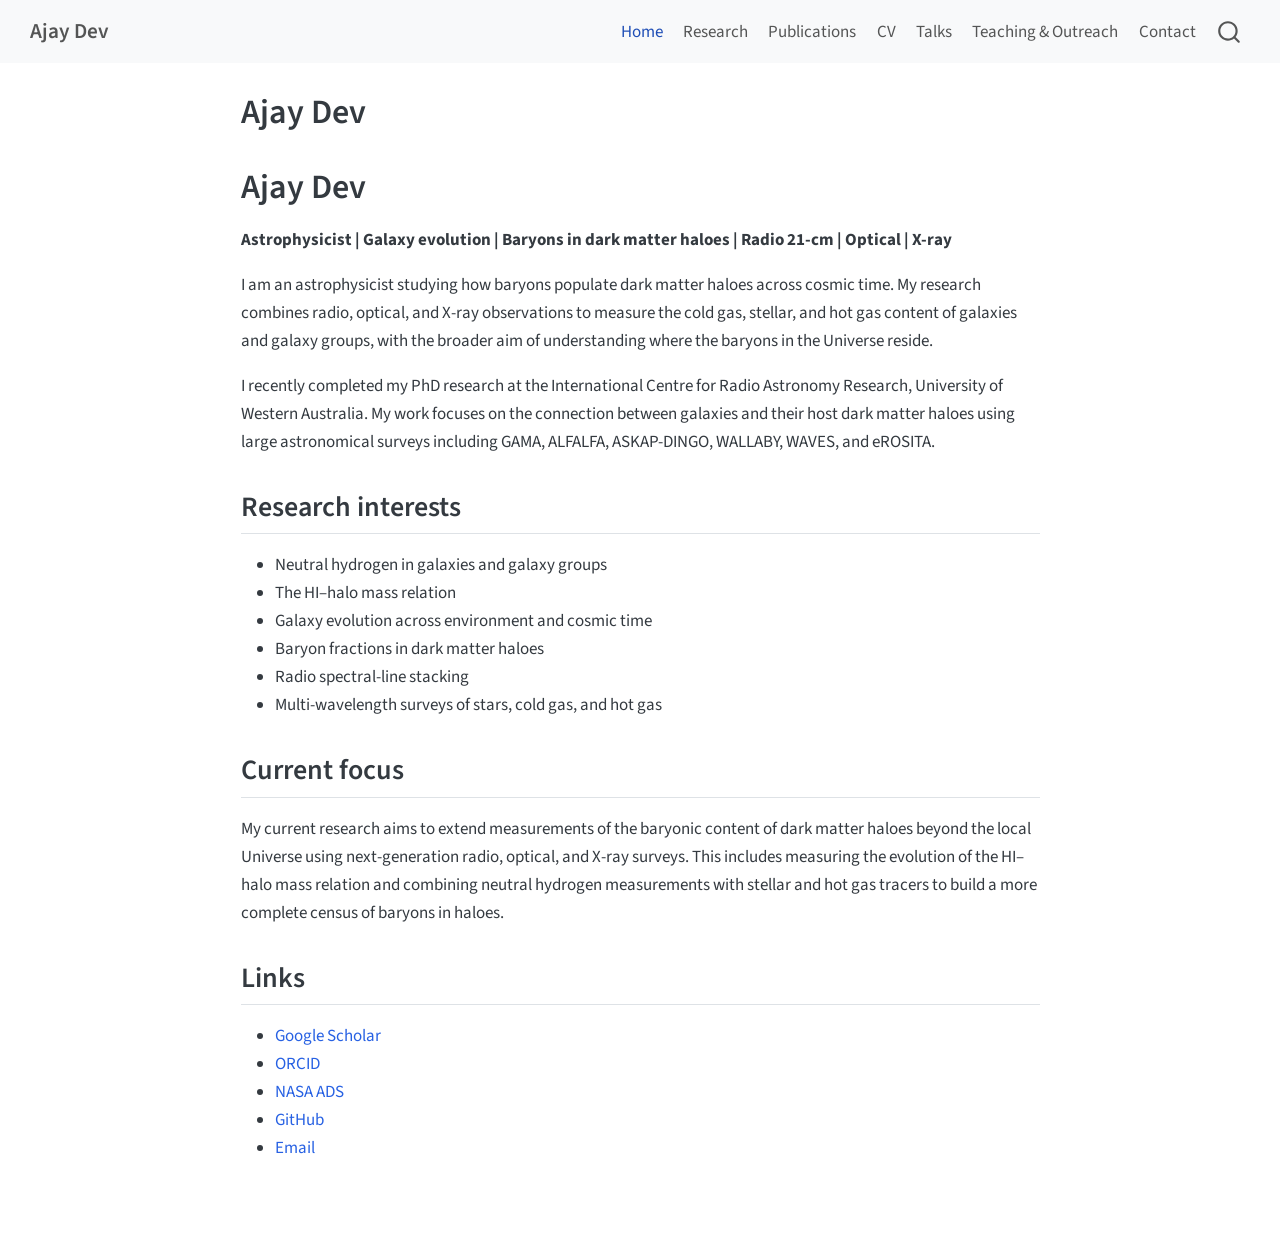
==== docs/index.html @ 4d651c92 "Initial academic website" ====
<!DOCTYPE html>
<html xmlns="http://www.w3.org/1999/xhtml" lang="en" xml:lang="en"><head>

<meta charset="utf-8">
<meta name="generator" content="quarto-1.9.38">

<meta name="viewport" content="width=device-width, initial-scale=1.0, user-scalable=yes">


<title>Ajay Dev</title>
<style>
/* Default styles provided by pandoc.
** See https://pandoc.org/MANUAL.html#variables-for-html for config info.
*/
code{white-space: pre-wrap;}
span.smallcaps{font-variant: small-caps;}
div.columns{display: flex; gap: min(4vw, 1.5em);}
div.column{flex: auto; overflow-x: auto;}
div.hanging-indent{margin-left: 1.5em; text-indent: -1.5em;}
ul.task-list{list-style: none;}
ul.task-list li input[type="checkbox"] {
  width: 0.8em;
  margin: 0 0.8em 0.2em -1em; /* quarto-specific, see https://github.com/quarto-dev/quarto-cli/issues/4556 */ 
  vertical-align: middle;
}
</style>


<script src="site_libs/quarto-nav/quarto-nav.js"></script>
<script src="site_libs/quarto-nav/headroom.min.js"></script>
<script src="site_libs/clipboard/clipboard.min.js"></script>
<script src="site_libs/quarto-search/autocomplete.umd.js"></script>
<script src="site_libs/quarto-search/fuse.min.js"></script>
<script src="site_libs/quarto-search/quarto-search.js"></script>
<meta name="quarto:offset" content="./">
<script src="site_libs/quarto-html/quarto.js" type="module"></script>
<script src="site_libs/quarto-html/tabsets/tabsets.js" type="module"></script>
<script src="site_libs/quarto-html/popper.min.js"></script>
<script src="site_libs/quarto-html/tippy.umd.min.js"></script>
<script src="site_libs/quarto-html/anchor.min.js"></script>
<link href="site_libs/quarto-html/tippy.css" rel="stylesheet">
<link href="site_libs/quarto-html/quarto-syntax-highlighting-15634bcf2e68342d4ad2dfa704d543f6.css" rel="stylesheet" id="quarto-text-highlighting-styles">
<script src="site_libs/bootstrap/bootstrap.min.js"></script>
<link href="site_libs/bootstrap/bootstrap-icons.css" rel="stylesheet">
<link href="site_libs/bootstrap/bootstrap-158031087360bce0ff56dc785ce39e06.min.css" rel="stylesheet" append-hash="true" id="quarto-bootstrap" data-mode="light">
<script id="quarto-search-options" type="application/json">{
  "location": "navbar",
  "copy-button": false,
  "collapse-after": 3,
  "panel-placement": "end",
  "type": "overlay",
  "limit": 50,
  "keyboard-shortcut": [
    "f",
    "/",
    "s"
  ],
  "show-item-context": false,
  "language": {
    "search-no-results-text": "No results",
    "search-matching-documents-text": "matching documents",
    "search-copy-link-title": "Copy link to search",
    "search-hide-matches-text": "Hide additional matches",
    "search-more-match-text": "more match in this document",
    "search-more-matches-text": "more matches in this document",
    "search-clear-button-title": "Clear",
    "search-text-placeholder": "",
    "search-detached-cancel-button-title": "Cancel",
    "search-submit-button-title": "Submit",
    "search-label": "Search"
  }
}</script>


<link rel="stylesheet" href="styles.css">
</head>

<body class="nav-fixed fullcontent quarto-light">

<div id="quarto-search-results"></div>
  <header id="quarto-header" class="headroom fixed-top">
    <nav class="navbar navbar-expand-lg " data-bs-theme="dark">
      <div class="navbar-container container-fluid">
      <div class="navbar-brand-container mx-auto">
    <a class="navbar-brand" href="./index.html">
    <span class="navbar-title">Ajay Dev</span>
    </a>
  </div>
            <div id="quarto-search" class="" title="Search"></div>
          <button class="navbar-toggler" type="button" data-bs-toggle="collapse" data-bs-target="#navbarCollapse" aria-controls="navbarCollapse" role="menu" aria-expanded="false" aria-label="Toggle navigation" onclick="if (window.quartoToggleHeadroom) { window.quartoToggleHeadroom(); }">
  <span class="navbar-toggler-icon"></span>
</button>
          <div class="collapse navbar-collapse" id="navbarCollapse">
            <ul class="navbar-nav navbar-nav-scroll ms-auto">
  <li class="nav-item">
    <a class="nav-link active" href="./index.html" aria-current="page"> 
<span class="menu-text">Home</span></a>
  </li>  
  <li class="nav-item">
    <a class="nav-link" href="./research.html"> 
<span class="menu-text">Research</span></a>
  </li>  
  <li class="nav-item">
    <a class="nav-link" href="./publications.html"> 
<span class="menu-text">Publications</span></a>
  </li>  
  <li class="nav-item">
    <a class="nav-link" href="./cv.html"> 
<span class="menu-text">CV</span></a>
  </li>  
  <li class="nav-item">
    <a class="nav-link" href="./talks.html"> 
<span class="menu-text">Talks</span></a>
  </li>  
  <li class="nav-item">
    <a class="nav-link" href="./teaching.html"> 
<span class="menu-text">Teaching &amp; Outreach</span></a>
  </li>  
  <li class="nav-item">
    <a class="nav-link" href="./contact.html"> 
<span class="menu-text">Contact</span></a>
  </li>  
</ul>
          </div> <!-- /navcollapse -->
            <div class="quarto-navbar-tools">
</div>
      </div> <!-- /container-fluid -->
    </nav>
</header>
<!-- content -->
<div id="quarto-content" class="quarto-container page-columns page-rows-contents page-layout-article page-navbar">
<!-- sidebar -->
<!-- margin-sidebar -->
    
<!-- main -->
<main class="content" id="quarto-document-content">

<header id="title-block-header" class="quarto-title-block default">
<div class="quarto-title">
<h1 class="title">Ajay Dev</h1>
</div>



<div class="quarto-title-meta">

    
  
    
  </div>
  


</header>


<section id="ajay-dev" class="level1">
<h1>Ajay Dev</h1>
<p><strong>Astrophysicist | Galaxy evolution | Baryons in dark matter haloes | Radio 21-cm | Optical | X-ray </strong></p>
<p>I am an astrophysicist studying how baryons populate dark matter haloes across cosmic time. My research combines radio, optical, and X-ray observations to measure the cold gas, stellar, and hot gas content of galaxies and galaxy groups, with the broader aim of understanding where the baryons in the Universe reside.</p>
<p>I recently completed my PhD research at the International Centre for Radio Astronomy Research, University of Western Australia. My work focuses on the connection between galaxies and their host dark matter haloes using large astronomical surveys including GAMA, ALFALFA, ASKAP-DINGO, WALLABY, WAVES, and eROSITA.</p>
<section id="research-interests" class="level2">
<h2 class="anchored" data-anchor-id="research-interests">Research interests</h2>
<ul>
<li>Neutral hydrogen in galaxies and galaxy groups</li>
<li>The HI–halo mass relation</li>
<li>Galaxy evolution across environment and cosmic time</li>
<li>Baryon fractions in dark matter haloes</li>
<li>Radio spectral-line stacking</li>
<li>Multi-wavelength surveys of stars, cold gas, and hot gas</li>
</ul>
</section>
<section id="current-focus" class="level2">
<h2 class="anchored" data-anchor-id="current-focus">Current focus</h2>
<p>My current research aims to extend measurements of the baryonic content of dark matter haloes beyond the local Universe using next-generation radio, optical, and X-ray surveys. This includes measuring the evolution of the HI–halo mass relation and combining neutral hydrogen measurements with stellar and hot gas tracers to build a more complete census of baryons in haloes.</p>
</section>
<section id="links" class="level2">
<h2 class="anchored" data-anchor-id="links">Links</h2>
<ul>
<li><a href="https://scholar.google.com/">Google Scholar</a></li>
<li><a href="https://orcid.org/">ORCID</a></li>
<li><a href="https://ui.adsabs.harvard.edu/">NASA ADS</a></li>
<li><a href="https://github.com/">GitHub</a></li>
<li><a href="mailto:ajay.dev@research.uwa.edu.au">Email</a></li>
</ul>


</section>
</section>

</main> <!-- /main -->
<script id="quarto-html-after-body" type="application/javascript">
  window.document.addEventListener("DOMContentLoaded", function (event) {
    const icon = "";
    const anchorJS = new window.AnchorJS();
    anchorJS.options = {
      placement: 'right',
      icon: icon
    };
    anchorJS.add('.anchored');
    const isCodeAnnotation = (el) => {
      for (const clz of el.classList) {
        if (clz.startsWith('code-annotation-')) {                     
          return true;
        }
      }
      return false;
    }
    const onCopySuccess = function(e) {
      // button target
      const button = e.trigger;
      // don't keep focus
      button.blur();
      // flash "checked"
      button.classList.add('code-copy-button-checked');
      var currentTitle = button.getAttribute("title");
      button.setAttribute("title", "Copied!");
      let tooltip;
      if (window.bootstrap) {
        button.setAttribute("data-bs-toggle", "tooltip");
        button.setAttribute("data-bs-placement", "left");
        button.setAttribute("data-bs-title", "Copied!");
        tooltip = new bootstrap.Tooltip(button, 
          { trigger: "manual", 
            customClass: "code-copy-button-tooltip",
            offset: [0, -8]});
        tooltip.show();    
      }
      setTimeout(function() {
        if (tooltip) {
          tooltip.hide();
          button.removeAttribute("data-bs-title");
          button.removeAttribute("data-bs-toggle");
          button.removeAttribute("data-bs-placement");
        }
        button.setAttribute("title", currentTitle);
        button.classList.remove('code-copy-button-checked');
      }, 1000);
      // clear code selection
      e.clearSelection();
    }
    const getTextToCopy = function(trigger) {
      const outerScaffold = trigger.parentElement.cloneNode(true);
      const codeEl = outerScaffold.querySelector('code');
      for (const childEl of codeEl.children) {
        if (isCodeAnnotation(childEl)) {
          childEl.remove();
        }
      }
      return codeEl.innerText;
    }
    const clipboard = new window.ClipboardJS('.code-copy-button:not([data-in-quarto-modal])', {
      text: getTextToCopy
    });
    clipboard.on('success', onCopySuccess);
    if (window.document.getElementById('quarto-embedded-source-code-modal')) {
      const clipboardModal = new window.ClipboardJS('.code-copy-button[data-in-quarto-modal]', {
        text: getTextToCopy,
        container: window.document.getElementById('quarto-embedded-source-code-modal')
      });
      clipboardModal.on('success', onCopySuccess);
    }
      var localhostRegex = new RegExp(/^(?:http|https):\/\/localhost\:?[0-9]*\//);
      var mailtoRegex = new RegExp(/^mailto:/);
        var filterRegex = new RegExp('/' + window.location.host + '/');
      var isInternal = (href) => {
          return filterRegex.test(href) || localhostRegex.test(href) || mailtoRegex.test(href);
      }
      // Inspect non-navigation links and adorn them if external
     var links = window.document.querySelectorAll('a[href]:not(.nav-link):not(.navbar-brand):not(.toc-action):not(.sidebar-link):not(.sidebar-item-toggle):not(.pagination-link):not(.no-external):not([aria-hidden]):not(.dropdown-item):not(.quarto-navigation-tool):not(.about-link)');
      for (var i=0; i<links.length; i++) {
        const link = links[i];
        if (!isInternal(link.href)) {
          // undo the damage that might have been done by quarto-nav.js in the case of
          // links that we want to consider external
          if (link.dataset.originalHref !== undefined) {
            link.href = link.dataset.originalHref;
          }
        }
      }
    function tippyHover(el, contentFn, onTriggerFn, onUntriggerFn) {
      const config = {
        allowHTML: true,
        maxWidth: 500,
        delay: 100,
        arrow: false,
        appendTo: function(el) {
            return el.parentElement;
        },
        interactive: true,
        interactiveBorder: 10,
        theme: 'quarto',
        placement: 'bottom-start',
      };
      if (contentFn) {
        config.content = contentFn;
      }
      if (onTriggerFn) {
        config.onTrigger = onTriggerFn;
      }
      if (onUntriggerFn) {
        config.onUntrigger = onUntriggerFn;
      }
      window.tippy(el, config); 
    }
    const noterefs = window.document.querySelectorAll('a[role="doc-noteref"]');
    for (var i=0; i<noterefs.length; i++) {
      const ref = noterefs[i];
      tippyHover(ref, function() {
        // use id or data attribute instead here
        let href = ref.getAttribute('data-footnote-href') || ref.getAttribute('href');
        try { href = new URL(href).hash; } catch {}
        const id = href.replace(/^#\/?/, "");
        const note = window.document.getElementById(id);
        if (note) {
          return note.innerHTML;
        } else {
          return "";
        }
      });
    }
    const xrefs = window.document.querySelectorAll('a.quarto-xref');
    const processXRef = (id, note) => {
      // Strip column container classes
      const stripColumnClz = (el) => {
        el.classList.remove("page-full", "page-columns");
        if (el.children) {
          for (const child of el.children) {
            stripColumnClz(child);
          }
        }
      }
      stripColumnClz(note)
      if (id === null || id.startsWith('sec-')) {
        // Special case sections, only their first couple elements
        const container = document.createElement("div");
        if (note.children && note.children.length > 2) {
          container.appendChild(note.children[0].cloneNode(true));
          for (let i = 1; i < note.children.length; i++) {
            const child = note.children[i];
            if (child.tagName === "P" && child.innerText === "") {
              continue;
            } else {
              container.appendChild(child.cloneNode(true));
              break;
            }
          }
          if (window.Quarto?.typesetMath) {
            window.Quarto.typesetMath(container);
          }
          return container.innerHTML
        } else {
          if (window.Quarto?.typesetMath) {
            window.Quarto.typesetMath(note);
          }
          return note.innerHTML;
        }
      } else {
        // Remove any anchor links if they are present
        const anchorLink = note.querySelector('a.anchorjs-link');
        if (anchorLink) {
          anchorLink.remove();
        }
        if (window.Quarto?.typesetMath) {
          window.Quarto.typesetMath(note);
        }
        if (note.classList.contains("callout")) {
          return note.outerHTML;
        } else {
          return note.innerHTML;
        }
      }
    }
    for (var i=0; i<xrefs.length; i++) {
      const xref = xrefs[i];
      tippyHover(xref, undefined, function(instance) {
        instance.disable();
        let url = xref.getAttribute('href');
        let hash = undefined; 
        if (url.startsWith('#')) {
          hash = url;
        } else {
          try { hash = new URL(url).hash; } catch {}
        }
        if (hash) {
          const id = hash.replace(/^#\/?/, "");
          const note = window.document.getElementById(id);
          if (note !== null) {
            try {
              const html = processXRef(id, note.cloneNode(true));
              instance.setContent(html);
            } finally {
              instance.enable();
              instance.show();
            }
          } else {
            // See if we can fetch this
            fetch(url.split('#')[0])
            .then(res => res.text())
            .then(html => {
              const parser = new DOMParser();
              const htmlDoc = parser.parseFromString(html, "text/html");
              const note = htmlDoc.getElementById(id);
              if (note !== null) {
                const html = processXRef(id, note);
                instance.setContent(html);
              } 
            }).finally(() => {
              instance.enable();
              instance.show();
            });
          }
        } else {
          // See if we can fetch a full url (with no hash to target)
          // This is a special case and we should probably do some content thinning / targeting
          fetch(url)
          .then(res => res.text())
          .then(html => {
            const parser = new DOMParser();
            const htmlDoc = parser.parseFromString(html, "text/html");
            const note = htmlDoc.querySelector('main.content');
            if (note !== null) {
              // This should only happen for chapter cross references
              // (since there is no id in the URL)
              // remove the first header
              if (note.children.length > 0 && note.children[0].tagName === "HEADER") {
                note.children[0].remove();
              }
              const html = processXRef(null, note);
              instance.setContent(html);
            } 
          }).finally(() => {
            instance.enable();
            instance.show();
          });
        }
      }, function(instance) {
      });
    }
        let selectedAnnoteEl;
        const selectorForAnnotation = ( cell, annotation) => {
          let cellAttr = 'data-code-cell="' + cell + '"';
          let lineAttr = 'data-code-annotation="' +  annotation + '"';
          const selector = 'span[' + cellAttr + '][' + lineAttr + ']';
          return selector;
        }
        const selectCodeLines = (annoteEl) => {
          const doc = window.document;
          const targetCell = annoteEl.getAttribute("data-target-cell");
          const targetAnnotation = annoteEl.getAttribute("data-target-annotation");
          const annoteSpan = window.document.querySelector(selectorForAnnotation(targetCell, targetAnnotation));
          const lines = annoteSpan.getAttribute("data-code-lines").split(",");
          const lineIds = lines.map((line) => {
            return targetCell + "-" + line;
          })
          let top = null;
          let height = null;
          let parent = null;
          if (lineIds.length > 0) {
              //compute the position of the single el (top and bottom and make a div)
              const el = window.document.getElementById(lineIds[0]);
              top = el.offsetTop;
              height = el.offsetHeight;
              parent = el.parentElement.parentElement;
            if (lineIds.length > 1) {
              const lastEl = window.document.getElementById(lineIds[lineIds.length - 1]);
              const bottom = lastEl.offsetTop + lastEl.offsetHeight;
              height = bottom - top;
            }
            if (top !== null && height !== null && parent !== null) {
              // cook up a div (if necessary) and position it 
              let div = window.document.getElementById("code-annotation-line-highlight");
              if (div === null) {
                div = window.document.createElement("div");
                div.setAttribute("id", "code-annotation-line-highlight");
                div.style.position = 'absolute';
                parent.appendChild(div);
              }
              div.style.top = top - 2 + "px";
              div.style.height = height + 4 + "px";
              div.style.left = 0;
              let gutterDiv = window.document.getElementById("code-annotation-line-highlight-gutter");
              if (gutterDiv === null) {
                gutterDiv = window.document.createElement("div");
                gutterDiv.setAttribute("id", "code-annotation-line-highlight-gutter");
                gutterDiv.style.position = 'absolute';
                const codeCell = window.document.getElementById(targetCell);
                const gutter = codeCell.querySelector('.code-annotation-gutter');
                gutter.appendChild(gutterDiv);
              }
              gutterDiv.style.top = top - 2 + "px";
              gutterDiv.style.height = height + 4 + "px";
            }
            selectedAnnoteEl = annoteEl;
          }
        };
        const unselectCodeLines = () => {
          const elementsIds = ["code-annotation-line-highlight", "code-annotation-line-highlight-gutter"];
          elementsIds.forEach((elId) => {
            const div = window.document.getElementById(elId);
            if (div) {
              div.remove();
            }
          });
          selectedAnnoteEl = undefined;
        };
          // Handle positioning of the toggle
      window.addEventListener(
        "resize",
        throttle(() => {
          elRect = undefined;
          if (selectedAnnoteEl) {
            selectCodeLines(selectedAnnoteEl);
          }
        }, 10)
      );
      function throttle(fn, ms) {
      let throttle = false;
      let timer;
        return (...args) => {
          if(!throttle) { // first call gets through
              fn.apply(this, args);
              throttle = true;
          } else { // all the others get throttled
              if(timer) clearTimeout(timer); // cancel #2
              timer = setTimeout(() => {
                fn.apply(this, args);
                timer = throttle = false;
              }, ms);
          }
        };
      }
        // Attach click handler to the DT
        const annoteDls = window.document.querySelectorAll('dt[data-target-cell]');
        for (const annoteDlNode of annoteDls) {
          annoteDlNode.addEventListener('click', (event) => {
            const clickedEl = event.target;
            if (clickedEl !== selectedAnnoteEl) {
              unselectCodeLines();
              const activeEl = window.document.querySelector('dt[data-target-cell].code-annotation-active');
              if (activeEl) {
                activeEl.classList.remove('code-annotation-active');
              }
              selectCodeLines(clickedEl);
              clickedEl.classList.add('code-annotation-active');
            } else {
              // Unselect the line
              unselectCodeLines();
              clickedEl.classList.remove('code-annotation-active');
            }
          });
        }
    const findCites = (el) => {
      const parentEl = el.parentElement;
      if (parentEl) {
        const cites = parentEl.dataset.cites;
        if (cites) {
          return {
            el,
            cites: cites.split(' ')
          };
        } else {
          return findCites(el.parentElement)
        }
      } else {
        return undefined;
      }
    };
    var bibliorefs = window.document.querySelectorAll('a[role="doc-biblioref"]');
    for (var i=0; i<bibliorefs.length; i++) {
      const ref = bibliorefs[i];
      const citeInfo = findCites(ref);
      if (citeInfo) {
        tippyHover(citeInfo.el, function() {
          var popup = window.document.createElement('div');
          citeInfo.cites.forEach(function(cite) {
            var citeDiv = window.document.createElement('div');
            citeDiv.classList.add('hanging-indent');
            citeDiv.classList.add('csl-entry');
            var biblioDiv = window.document.getElementById('ref-' + cite);
            if (biblioDiv) {
              citeDiv.innerHTML = biblioDiv.innerHTML;
            }
            popup.appendChild(citeDiv);
          });
          return popup.innerHTML;
        });
      }
    }
  });
  </script>
</div> <!-- /content -->




</body></html>
---- docs/site_libs/quarto-html/tippy.css ----
.tippy-box[data-animation=fade][data-state=hidden]{opacity:0}[data-tippy-root]{max-width:calc(100vw - 10px)}.tippy-box{position:relative;background-color:#333;color:#fff;border-radius:4px;font-size:14px;line-height:1.4;white-space:normal;outline:0;transition-property:transform,visibility,opacity}.tippy-box[data-placement^=top]>.tippy-arrow{bottom:0}.tippy-box[data-placement^=top]>.tippy-arrow:before{bottom:-7px;left:0;border-width:8px 8px 0;border-top-color:initial;transform-origin:center top}.tippy-box[data-placement^=bottom]>.tippy-arrow{top:0}.tippy-box[data-placement^=bottom]>.tippy-arrow:before{top:-7px;left:0;border-width:0 8px 8px;border-bottom-color:initial;transform-origin:center bottom}.tippy-box[data-placement^=left]>.tippy-arrow{right:0}.tippy-box[data-placement^=left]>.tippy-arrow:before{border-width:8px 0 8px 8px;border-left-color:initial;right:-7px;transform-origin:center left}.tippy-box[data-placement^=right]>.tippy-arrow{left:0}.tippy-box[data-placement^=right]>.tippy-arrow:before{left:-7px;border-width:8px 8px 8px 0;border-right-color:initial;transform-origin:center right}.tippy-box[data-inertia][data-state=visible]{transition-timing-function:cubic-bezier(.54,1.5,.38,1.11)}.tippy-arrow{width:16px;height:16px;color:#333}.tippy-arrow:before{content:"";position:absolute;border-color:transparent;border-style:solid}.tippy-content{position:relative;padding:5px 9px;z-index:1}
---- docs/site_libs/quarto-html/quarto-syntax-highlighting-15634bcf2e68342d4ad2dfa704d543f6.css ----
/* quarto syntax highlight colors */
:root {
  --quarto-hl-ot-color: #003B4F;
  --quarto-hl-at-color: #657422;
  --quarto-hl-ss-color: #20794D;
  --quarto-hl-an-color: #5E5E5E;
  --quarto-hl-fu-color: #4758AB;
  --quarto-hl-st-color: #20794D;
  --quarto-hl-cf-color: #003B4F;
  --quarto-hl-op-color: #5E5E5E;
  --quarto-hl-er-color: #AD0000;
  --quarto-hl-bn-color: #AD0000;
  --quarto-hl-al-color: #AD0000;
  --quarto-hl-va-color: #111111;
  --quarto-hl-bu-color: inherit;
  --quarto-hl-ex-color: inherit;
  --quarto-hl-pp-color: #AD0000;
  --quarto-hl-in-color: #5E5E5E;
  --quarto-hl-vs-color: #20794D;
  --quarto-hl-wa-color: #5E5E5E;
  --quarto-hl-do-color: #5E5E5E;
  --quarto-hl-im-color: #00769E;
  --quarto-hl-ch-color: #20794D;
  --quarto-hl-dt-color: #AD0000;
  --quarto-hl-fl-color: #AD0000;
  --quarto-hl-co-color: #5E5E5E;
  --quarto-hl-cv-color: #5E5E5E;
  --quarto-hl-cn-color: #8f5902;
  --quarto-hl-sc-color: #5E5E5E;
  --quarto-hl-dv-color: #AD0000;
  --quarto-hl-kw-color: #003B4F;
}

/* other quarto variables */
:root {
  --quarto-font-monospace: SFMono-Regular, Menlo, Monaco, Consolas, "Liberation Mono", "Courier New", monospace;
}

/* syntax highlight based on Pandoc's rules */
pre > code.sourceCode > span {
  color: #003B4F;
}

code.sourceCode > span {
  color: #003B4F;
}

div.sourceCode,
div.sourceCode pre.sourceCode {
  color: #003B4F;
}

/* Normal */
code span {
  color: #003B4F;
}

/* Alert */
code span.al {
  color: #AD0000;
  font-style: inherit;
}

/* Annotation */
code span.an {
  color: #5E5E5E;
  font-style: inherit;
}

/* Attribute */
code span.at {
  color: #657422;
  font-style: inherit;
}

/* BaseN */
code span.bn {
  color: #AD0000;
  font-style: inherit;
}

/* BuiltIn */
code span.bu {
  font-style: inherit;
}

/* ControlFlow */
code span.cf {
  color: #003B4F;
  font-weight: bold;
  font-style: inherit;
}

/* Char */
code span.ch {
  color: #20794D;
  font-style: inherit;
}

/* Constant */
code span.cn {
  color: #8f5902;
  font-style: inherit;
}

/* Comment */
code span.co {
  color: #5E5E5E;
  font-style: inherit;
}

/* CommentVar */
code span.cv {
  color: #5E5E5E;
  font-style: italic;
}

/* Documentation */
code span.do {
  color: #5E5E5E;
  font-style: italic;
}

/* DataType */
code span.dt {
  color: #AD0000;
  font-style: inherit;
}

/* DecVal */
code span.dv {
  color: #AD0000;
  font-style: inherit;
}

/* Error */
code span.er {
  color: #AD0000;
  font-style: inherit;
}

/* Extension */
code span.ex {
  font-style: inherit;
}

/* Float */
code span.fl {
  color: #AD0000;
  font-style: inherit;
}

/* Function */
code span.fu {
  color: #4758AB;
  font-style: inherit;
}

/* Import */
code span.im {
  color: #00769E;
  font-style: inherit;
}

/* Information */
code span.in {
  color: #5E5E5E;
  font-style: inherit;
}

/* Keyword */
code span.kw {
  color: #003B4F;
  font-weight: bold;
  font-style: inherit;
}

/* Operator */
code span.op {
  color: #5E5E5E;
  font-style: inherit;
}

/* Other */
code span.ot {
  color: #003B4F;
  font-style: inherit;
}

/* Preprocessor */
code span.pp {
  color: #AD0000;
  font-style: inherit;
}

/* SpecialChar */
code span.sc {
  color: #5E5E5E;
  font-style: inherit;
}

/* SpecialString */
code span.ss {
  color: #20794D;
  font-style: inherit;
}

/* String */
code span.st {
  color: #20794D;
  font-style: inherit;
}

/* Variable */
code span.va {
  color: #111111;
  font-style: inherit;
}

/* VerbatimString */
code span.vs {
  color: #20794D;
  font-style: inherit;
}

/* Warning */
code span.wa {
  color: #5E5E5E;
  font-style: italic;
}

.prevent-inlining {
  content: "</";
}

/*# sourceMappingURL=f23921c56f73e400b49028c9186a1aa0.css.map */
---- docs/styles.css ----
body {
  font-size: 17px;
  line-height: 1.65;
}

h1, h2, h3 {
  font-weight: 600;
}

.navbar-title {
  font-weight: 600;
}

a {
  text-decoration: none;
}

.research-card {
  border-left: 4px solid #1f4e79;
  padding-left: 1rem;
  margin-bottom: 1.5rem;
}

.small-note {
  color: #555;
  font-size: 0.95rem;
}
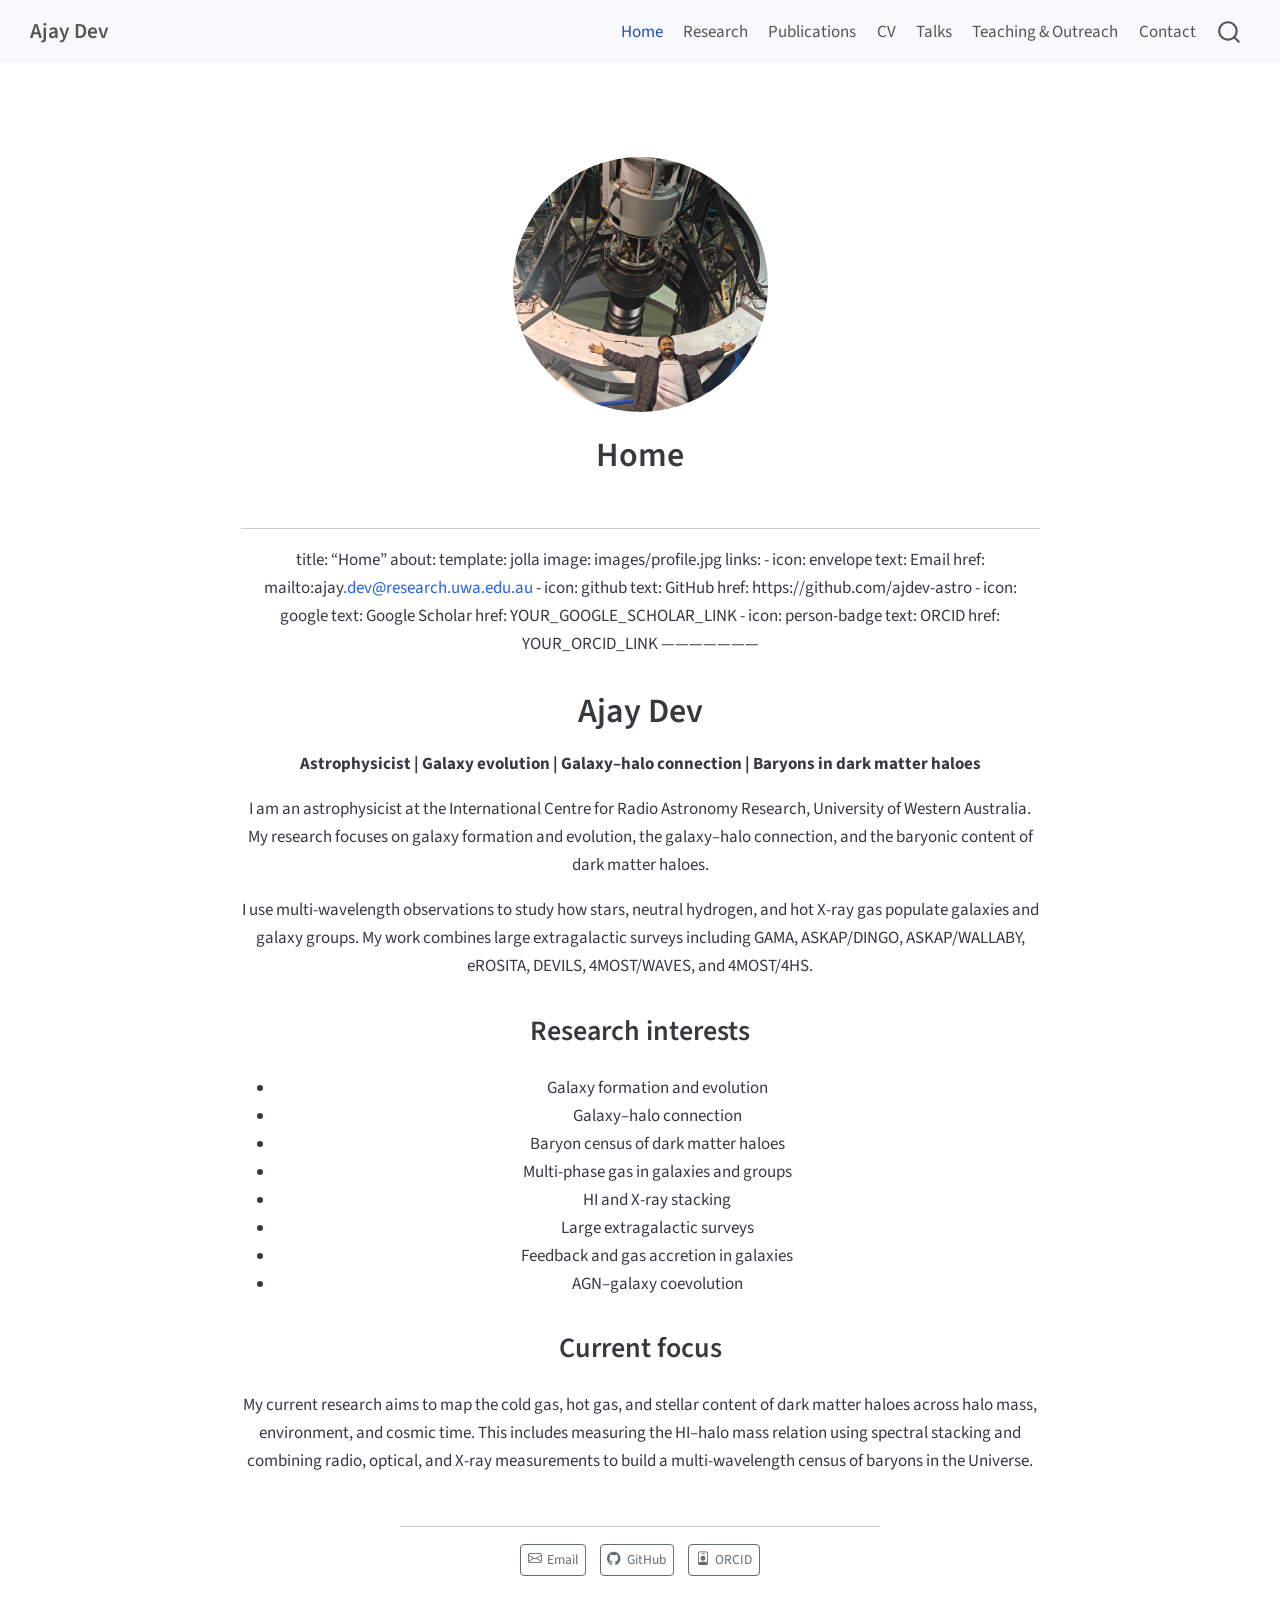
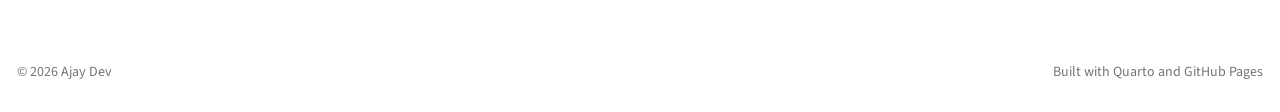
==== commit 6cce0593: "Update website" ====
--- a/docs/index.html
+++ b/docs/index.html
@@ -7,7 +7,7 @@
 <meta name="viewport" content="width=device-width, initial-scale=1.0, user-scalable=yes">
 
 
-<title>Ajay Dev</title>
+<title>Home – Ajay Dev</title>
 <style>
 /* Default styles provided by pandoc.
 ** See https://pandoc.org/MANUAL.html#variables-for-html for config info.
@@ -37,7 +37,6 @@
 <script src="site_libs/quarto-html/tabsets/tabsets.js" type="module"></script>
 <script src="site_libs/quarto-html/popper.min.js"></script>
 <script src="site_libs/quarto-html/tippy.umd.min.js"></script>
-<script src="site_libs/quarto-html/anchor.min.js"></script>
 <link href="site_libs/quarto-html/tippy.css" rel="stylesheet">
 <link href="site_libs/quarto-html/quarto-syntax-highlighting-15634bcf2e68342d4ad2dfa704d543f6.css" rel="stylesheet" id="quarto-text-highlighting-styles">
 <script src="site_libs/bootstrap/bootstrap.min.js"></script>
@@ -133,71 +132,63 @@
 <!-- margin-sidebar -->
     
 <!-- main -->
-<main class="content" id="quarto-document-content">
-
-<header id="title-block-header" class="quarto-title-block default">
+<div class="quarto-about-jolla">
+  <img src="images/ajay_4most.jpg" class="about-image
+  round " style="height: 15em; width: 15em;">
+ <header id="title-block-header" class="quarto-title-block default">
 <div class="quarto-title">
-<h1 class="title">Ajay Dev</h1>
+<h1 class="title">Home</h1>
 </div>
-
-
-
 <div class="quarto-title-meta">
-
-    
-  
-    
   </div>
-  
-
-
-</header>
-
-
+</header><main class="content" id="quarto-document-content">
+<hr>
+<p>title: “Home” about: template: jolla image: images/profile.jpg links: - icon: envelope text: Email href: mailto:ajay<a href="mailto:.dev@research.uwa.edu.au">.dev@research.uwa.edu.au</a> - icon: github text: GitHub href: https://github.com/ajdev-astro - icon: google text: Google Scholar href: YOUR_GOOGLE_SCHOLAR_LINK - icon: person-badge text: ORCID href: YOUR_ORCID_LINK ———————</p>
 <section id="ajay-dev" class="level1">
 <h1>Ajay Dev</h1>
-<p><strong>Astrophysicist | Galaxy evolution | Baryons in dark matter haloes | Radio 21-cm | Optical | X-ray </strong></p>
-<p>I am an astrophysicist studying how baryons populate dark matter haloes across cosmic time. My research combines radio, optical, and X-ray observations to measure the cold gas, stellar, and hot gas content of galaxies and galaxy groups, with the broader aim of understanding where the baryons in the Universe reside.</p>
-<p>I recently completed my PhD research at the International Centre for Radio Astronomy Research, University of Western Australia. My work focuses on the connection between galaxies and their host dark matter haloes using large astronomical surveys including GAMA, ALFALFA, ASKAP-DINGO, WALLABY, WAVES, and eROSITA.</p>
+<p><strong>Astrophysicist | Galaxy evolution | Galaxy–halo connection | Baryons in dark matter haloes</strong></p>
+<p>I am an astrophysicist at the International Centre for Radio Astronomy Research, University of Western Australia. My research focuses on galaxy formation and evolution, the galaxy–halo connection, and the baryonic content of dark matter haloes.</p>
+<p>I use multi-wavelength observations to study how stars, neutral hydrogen, and hot X-ray gas populate galaxies and galaxy groups. My work combines large extragalactic surveys including GAMA, ASKAP/DINGO, ASKAP/WALLABY, eROSITA, DEVILS, 4MOST/WAVES, and 4MOST/4HS.</p>
 <section id="research-interests" class="level2">
-<h2 class="anchored" data-anchor-id="research-interests">Research interests</h2>
+<h2 data-anchor-id="research-interests">Research interests</h2>
 <ul>
-<li>Neutral hydrogen in galaxies and galaxy groups</li>
-<li>The HI–halo mass relation</li>
-<li>Galaxy evolution across environment and cosmic time</li>
-<li>Baryon fractions in dark matter haloes</li>
-<li>Radio spectral-line stacking</li>
-<li>Multi-wavelength surveys of stars, cold gas, and hot gas</li>
+<li>Galaxy formation and evolution</li>
+<li>Galaxy–halo connection</li>
+<li>Baryon census of dark matter haloes</li>
+<li>Multi-phase gas in galaxies and groups</li>
+<li>HI and X-ray stacking</li>
+<li>Large extragalactic surveys</li>
+<li>Feedback and gas accretion in galaxies</li>
+<li>AGN–galaxy coevolution</li>
 </ul>
 </section>
 <section id="current-focus" class="level2">
-<h2 class="anchored" data-anchor-id="current-focus">Current focus</h2>
-<p>My current research aims to extend measurements of the baryonic content of dark matter haloes beyond the local Universe using next-generation radio, optical, and X-ray surveys. This includes measuring the evolution of the HI–halo mass relation and combining neutral hydrogen measurements with stellar and hot gas tracers to build a more complete census of baryons in haloes.</p>
-</section>
-<section id="links" class="level2">
-<h2 class="anchored" data-anchor-id="links">Links</h2>
-<ul>
-<li><a href="https://scholar.google.com/">Google Scholar</a></li>
-<li><a href="https://orcid.org/">ORCID</a></li>
-<li><a href="https://ui.adsabs.harvard.edu/">NASA ADS</a></li>
-<li><a href="https://github.com/">GitHub</a></li>
-<li><a href="mailto:ajay.dev@research.uwa.edu.au">Email</a></li>
-</ul>
+<h2 data-anchor-id="current-focus">Current focus</h2>
+<p>My current research aims to map the cold gas, hot gas, and stellar content of dark matter haloes across halo mass, environment, and cosmic time. This includes measuring the HI–halo mass relation using spectral stacking and combining radio, optical, and X-ray measurements to build a multi-wavelength census of baryons in the Universe.</p>
 
 
 </section>
 </section>
-
-</main> <!-- /main -->
+</main> 
+  <hr class="about-sep">
+   <div class="about-links">
+  <a href="mailto:ajay.dev@research.uwa.edu.au" class="about-link" rel="" target="">
+    <i class="bi bi-envelope"></i>
+     <span class="about-link-text">Email</span>
+  </a>
+  <a href="https://github.com/ajdev-astro" class="about-link" rel="" target="">
+    <i class="bi bi-github"></i>
+     <span class="about-link-text">GitHub</span>
+  </a>
+  <a href="https://orcid.org/0000-0002-1655-8178" class="about-link" rel="" target="">
+    <i class="bi bi-person-badge"></i>
+     <span class="about-link-text">ORCID</span>
+  </a>
+</div>
+</div>
+ <!-- /main -->
 <script id="quarto-html-after-body" type="application/javascript">
   window.document.addEventListener("DOMContentLoaded", function (event) {
-    const icon = "";
-    const anchorJS = new window.AnchorJS();
-    anchorJS.options = {
-      placement: 'right',
-      icon: icon
-    };
-    anchorJS.add('.anchored');
     const isCodeAnnotation = (el) => {
       for (const clz of el.classList) {
         if (clz.startsWith('code-annotation-')) {                     
@@ -590,6 +581,19 @@
   });
   </script>
 </div> <!-- /content -->
+<footer class="footer">
+  <div class="nav-footer">
+    <div class="nav-footer-left">
+<p>© 2026 Ajay Dev</p>
+</div>   
+    <div class="nav-footer-center">
+      &nbsp;
+    </div>
+    <div class="nav-footer-right">
+<p>Built with Quarto and GitHub Pages</p>
+</div>
+  </div>
+</footer>
 
 
 
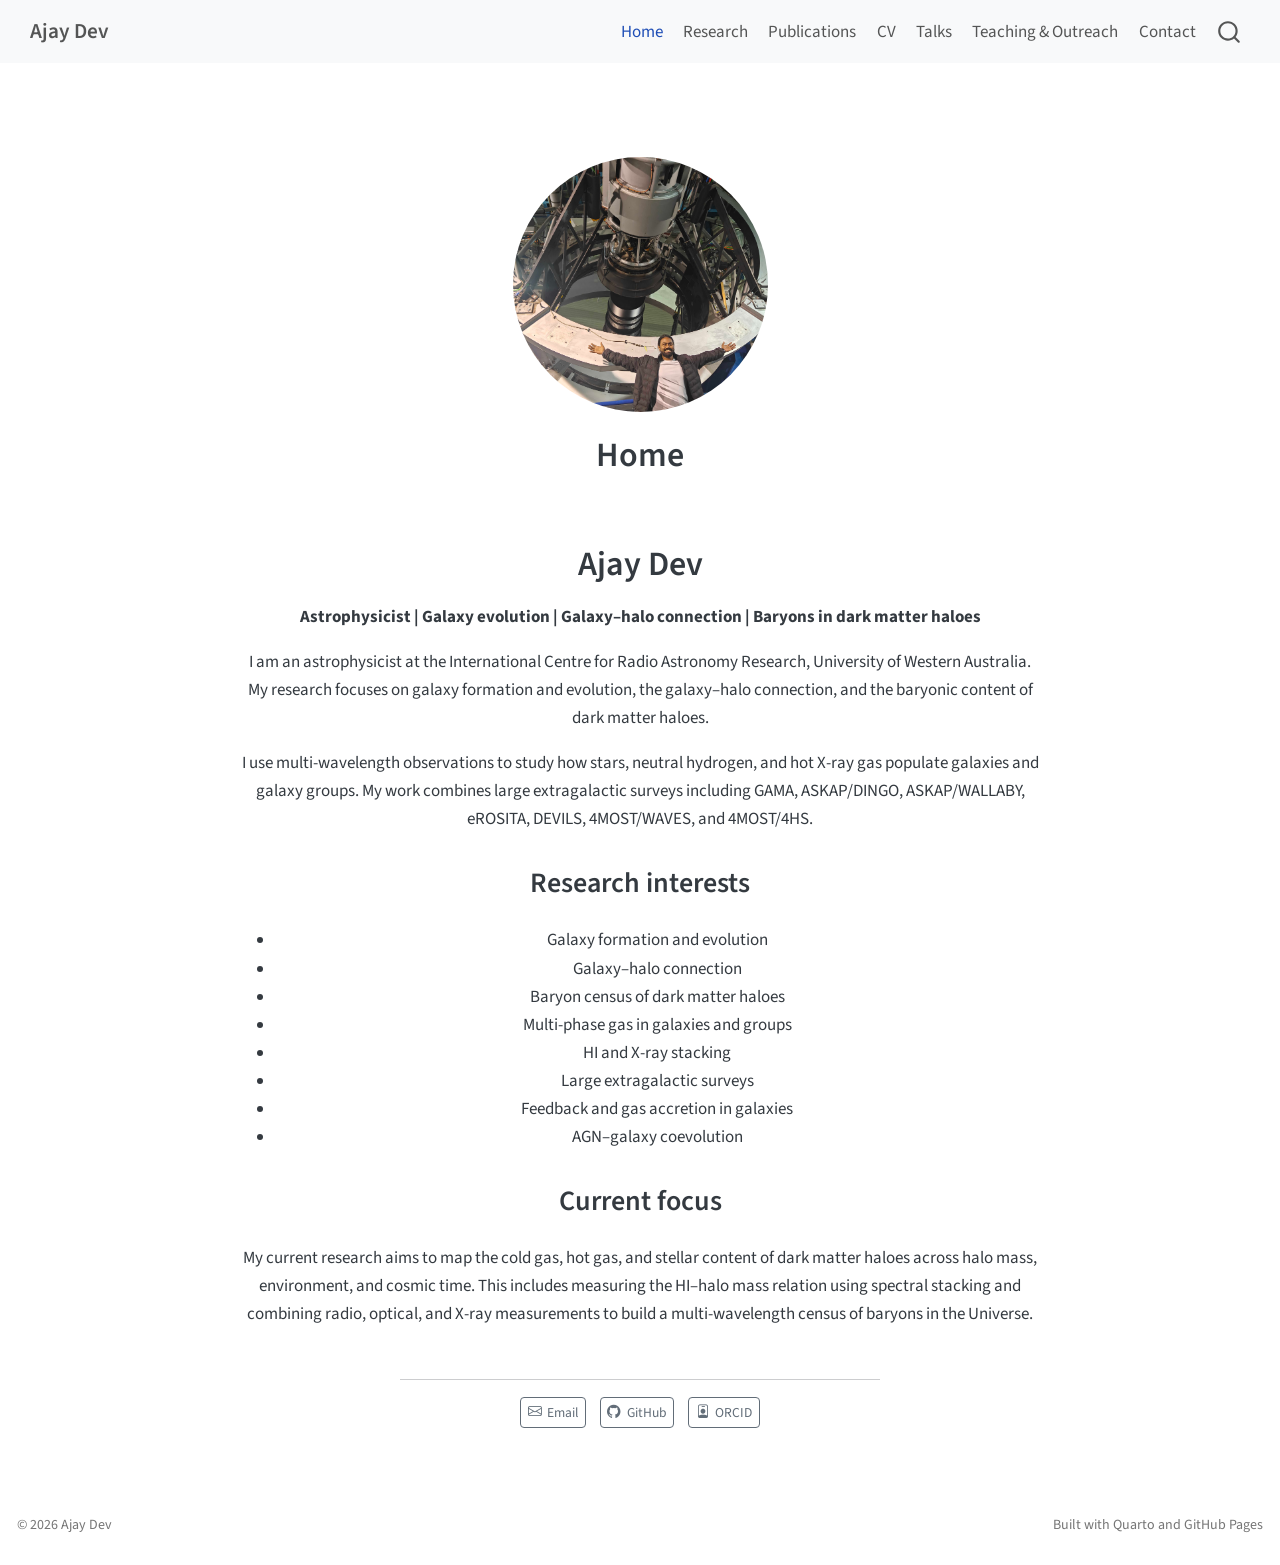
==== commit e2df2768: "Update website" ====
--- a/docs/index.html
+++ b/docs/index.html
@@ -142,8 +142,6 @@
 <div class="quarto-title-meta">
   </div>
 </header><main class="content" id="quarto-document-content">
-<hr>
-<p>title: “Home” about: template: jolla image: images/profile.jpg links: - icon: envelope text: Email href: mailto:ajay<a href="mailto:.dev@research.uwa.edu.au">.dev@research.uwa.edu.au</a> - icon: github text: GitHub href: https://github.com/ajdev-astro - icon: google text: Google Scholar href: YOUR_GOOGLE_SCHOLAR_LINK - icon: person-badge text: ORCID href: YOUR_ORCID_LINK ———————</p>
 <section id="ajay-dev" class="level1">
 <h1>Ajay Dev</h1>
 <p><strong>Astrophysicist | Galaxy evolution | Galaxy–halo connection | Baryons in dark matter haloes</strong></p>
@@ -172,7 +170,7 @@
 </main> 
   <hr class="about-sep">
    <div class="about-links">
-  <a href="mailto:ajay.dev@research.uwa.edu.au" class="about-link" rel="" target="">
+  <a href="mailto:ajay[.dev@research.uwa.edu.au](mailto:.dev@research.uwa.edu.au)" class="about-link" rel="" target="">
     <i class="bi bi-envelope"></i>
      <span class="about-link-text">Email</span>
   </a>
